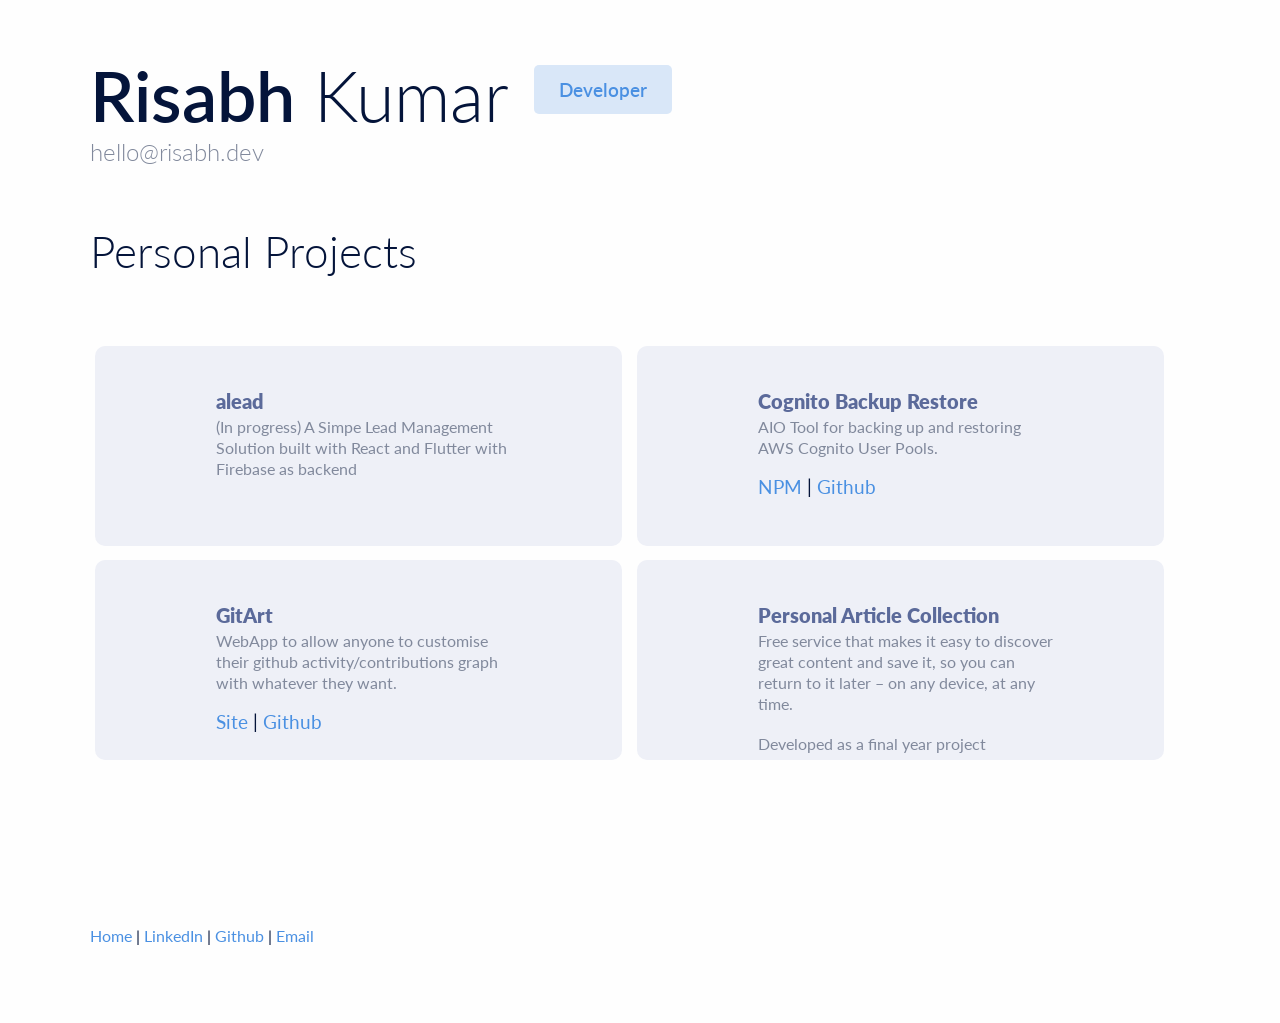
==== projects.html @ ecf51706 "Added a projects page" ====
<!DOCTYPE html>
<html>

<head>
    <title>Personal Projects - Risabh Kumar</title>
    <link rel="stylesheet" type="text/css" href="styles.css">
    <meta name="viewport" content="width=device-width, initial-scale=1.0">
    <meta name="title" content="Projects">
    <meta name="description" content="Projects completed and in-progress.">
    <meta name="keywords"
        content="risabh, rishabh, kumar, freelance, freelancer, react, javascript, typescript, python, aws, lambda, cognito, firebase, developer, website, development, design, applications, startup, company, guwahati, pune">
    <meta name="robots" content="index, follow">
    <meta name="copyright" content="Risabh Kumar">
    <meta name="language" content="EN">
    <meta name="author" content="Risabh Kumar">
    <meta name="distribution" content="global">
    <meta name="rating" content="general">
</head>

<body>

    <div class="container">
        <div class="hero">
            <h1 class="name"><strong>Risabh</strong> Kumar</h1>
            <span class="job-title">Developer</span>
            <a href="mailto:hello@risabh.dev" class="email">hello@risabh.dev</a>

            <h2 class="lead">
                Personal Projects
            </h2>
        </div>
    </div>

    <!-- Achievements -->
    <div class="container">
        <div class="card" style="padding-top: 30px;">
            <div class="skill-meta">
                <h3>alead</h3>
                <span>(In progress) A Simpe Lead Management Solution built with React and Flutter with Firebase as backend</span>
            </div>
        </div>
        
        <div class="card" style="padding-top: 30px;">
            <div class="skill-meta">
                <h3>Cognito Backup Restore</h3>
                <span>AIO Tool for backing up and restoring AWS Cognito User Pools.</span>
                <br><br>
                <a href="https://www.npmjs.com/package/cognito-backup-restore" target="__blank">NPM</a> |
                <a href="https://github.com/rahulpsd18/cognito-backup-restore" target="__blank">Github</a>
            </div>
        </div>
        
        <div class="card" style="padding-top: 30px;">
            <div class="skill-meta">
                <h3>GitArt</h3>
                <span>WebApp to allow anyone to customise their github activity/contributions graph with whatever they want.</span>
                <br><br>
                <a href="https://gitart.risabh.dev" target="__blank">Site</a> |
                <a href="https://github.com/rahulpsd18/GitArt" target="__blank">Github</a>
            </div>
        </div>

        <div class="card" style="padding-top: 30px;">
            <div class="skill-meta">
                <h3>Personal Article Collection</h3>
                <span>Free service that makes it easy to discover great content and save it, so you can return to it later – on any device, at any time.</span>
                <br><br>
                <span>Developed as a final year project</span>
            </div>
        </div>
    </div>

    <br><br>

    <footer class="container">
        <span style="font-size: 16px;">
            <a href="https://risabh.dev">Home</a> |
            <a href="https://www.linkedin.com/in/rahulpsd18" target="__blank">LinkedIn</a> |
            <a href="https://github.com/rahulpsd18" target="__blank">Github</a> |
            <a href="mailto:hello@risabh.dev">Email</a>
        </span>
    </footer>

    <br>

</body>

</html>
---- styles.css ----
/*Load google font*/
@import url('https://fonts.googleapis.com/css?family=Lato:300,400,700');

/* Reset Styles */
html, body, div, span, applet, object, iframe,
h1, h2, h3, h4, h5, h6, p, blockquote, pre,
a, abbr, acronym, address, big, cite, code,
del, dfn, em, img, ins, kbd, q, s, samp,
small, strike, strong, sub, sup, tt, var,
b, u, i, center,
dl, dt, dd, ol, ul, li,
fieldset, form, label, legend,
table, caption, tbody, tfoot, thead, tr, th, td,
article, aside, canvas, details, embed, 
figure, figcaption, footer, header, hgroup, 
menu, nav, output, ruby, section, summary,
time, mark, audio, video {
	margin: 0;
	padding: 0;
	border: 0;
	font-size: 100%;
	font: inherit;
	vertical-align: baseline;
}

/* HTML5 display-role reset for older browsers */
article, aside, details, figcaption, figure, 
footer, header, hgroup, menu, nav, section {
	display: block;
}

a {
	text-decoration: none;
	text-transform: none;
	color: #4A90E2;
}

body {
	line-height: 1;
	font-family: lato, ubuntu,-apple-system,BlinkMacSystemFont,Segoe UI,Roboto,Oxygen,Ubuntu,Cantarell,Open Sans,Helvetica Neue,sans-serif;
	text-rendering : optimizeLegibility;
	-webkit-font-smoothing : antialiased;
	font-size: 19px;
	background-color: #FEFEFE;
	color: #04143A;
}

ol, ul {
	list-style: none;
}

blockquote, q {
	quotes: none;
}

blockquote:before, blockquote:after,
q:before, q:after {
	content: '';
	content: none;
}

table {
	border-collapse: collapse;
	border-spacing: 0;
}

p {
	color: #15171a;
	font-size: 17;
	line-height: 31px;
}

strong {
	font-weight: 600;
}

div, footer {
	box-sizing: border-box;
}
/* Reset ends */

/*Hero section*/
.container {
	max-width: 1100px;
	height: auto;
	margin: 60px auto;
}

.hero {
	margin: 50px auto; 
	position: relative;
}

h1.name {
	font-size: 70px;
	font-weight: 300;
	display: inline-block;
}

.job-title {
	vertical-align: top;
	background-color: #D9E7F8;
	color: #4A90E2;
	font-weight: 600;
	margin-top: 5px;
	margin-left: 20px;
	border-radius: 5px;
	display: inline-block;
	padding: 15px 25px;
}

.email {
	display: block;
	font-size: 24px;
	font-weight: 300;
	color: #81899C;
	margin-top: 10px;
}

.lead {
	font-size: 44px;
	font-weight: 300;
	margin-top: 60px;
	line-height: 55px;
}
/*hero ends*/

/*skills & intrests*/
.sections {
	vertical-align: top;
	display: inline-block;
	width: 49.7%;
	height: 50px;
}

.section-title {
	font-size: 20px;
	font-weight: 600;
	margin-bottom: 15px;
}

.list-card {
	margin: 30px 0;
}

.list-card .exp , .list-card div{
	display: inline-block;
	vertical-align: top;
}

.list-card .exp {
	margin-right: 15px;
	color: #4A90E2;
	font-weight: 600;
	width: 100px;
}

.list-card div {
	width: 70%;
}

.list-card h3 {
	font-size: 20px;
	font-weight: 600;
	color: #5B6A9A;
	line-height: 26px;
	margin-bottom: 8px;
}

.list-card div span {
	font-size: 16px;
	color: #81899C;
	line-height: 22px;
}
/*skill and intrests ends*/

/* Achievements */
.cards {
	max-width: 1120px;
	display: block;
	margin-top: 280px;
}

.card {
	width: 47.9%;
	height: 200px;
	background-color: #EEF0F7;
	display: inline-block;
	margin: 7px 5px;
	vertical-align: top;
	border-radius: 10px;
	text-align: center;
	padding-top: 50px
}

.card-active , .card:hover{
	transform: scale(1.02);
	transition: 0.5s;
	background-color: #fff;
	box-shadow: 0px 5px 50px -8px #ddd;
	cursor: pointer;
}

.skill-level {
	display: inline-block;
	max-width: 160px;
}

.skill-level span {
	font-size: 35px;
	font-weight: 300;
	color: #5B6A9A;
	vertical-align: top;
}

.skill-level h2 {
	font-size: 95px;
	font-weight: 300;
	display: inline-block;
	vertical-align: top;
	color: #5B6A9A;
	letter-spacing: -5px;
}

.skill-meta {
	vertical-align: top;
	display: inline-block;
	max-width: 300px;
	text-align: left;
	margin-top: 15px;
	margin-left: 15px;
}

.skill-meta h3 {
	font-size: 20px;
	font-weight: 800;
	color: #5B6A9A;
	margin-bottom: 5px;
}

.skill-meta span{
	color: #81899C;
	line-height: 20px;
	font-size: 16px;
}
/* Achievements ends */

/* Timeline styles*/
ol {
	position: relative;
	display: block;
	margin: 100px 0;
	height: 2px;
	background: #EEF0F7;
}

ol::before,
ol::after {
	content: "";
	position: absolute;
	top: -10px;
	display: block;
	width: 0;
	height: 0;
  	border-radius: 10px;
	border: 0px solid #31708F;
}

ol::before {
	left: -5px;
}

ol::after {
	right: -10px;
	border: 0px solid transparent;
	border-right: 0;
	border-left: 20px solid #31708F;
  	border-radius: 3px;
}

/* ---- Timeline elements ---- */
li {
	position: relative;
	display: inline-block;
	float: left;
	width: 25%;
  	height: 50px;
}

li .line {
  position: absolute;
  top: -47px;
  left: 1%;
  font-size: 20px;
  font-weight: 600;
  color: #04143A;
}

li .point {
	content: "";
	top: -7px;
	left: 0%;
	display: block;
	width: 8px;
	height: 8px;
	border: 4px solid #fff;
	border-radius: 10px;
	background: #4A90E2;
  position: absolute;
}

li .description {
  display: none;
  padding: 10px 0;
  margin-top: 20px;
  position: relative;
  font-weight: normal;
  z-index: 1;
  max-width: 95%;
  font-size: 18px;
  font-weight: 600;
  line-height: 25px;
  color: #5B6A9A;
}

.description::before {
  content: '';
  width: 0; 
  height: 0; 
  border-left: 5px solid transparent;
  border-right: 5px solid transparent;
  border-bottom: 5px solid #f4f4f4;
  position: absolute;
  top: -5px;
  left: 43%;
}

.timeline .date{
	font-size: 14px;
	color: #81899C;
	font-weight: 300;
}

/* ---- Hover effects ---- */
li:hover {
  color: #48A4D2;
}

li .description {
  display: block;
}
/*timeline ends*/

/* Media queries*/
@media(max-width: 1024px){
	.container {
		padding: 15px;
		margin: 0px auto;
	}
	.cards {
		margin-top: 250px;
	}
}

@media(max-width: 768px){
	.container {
		padding: 15px;
		margin: 0px auto;
	}

	.cards {
		margin-top: 320px;
	}

	.card {
		padding: 15px;
		text-align: left;
	}

	.card h2 {
		font-size: 70px;
	}

	.card , .sections {
		width: 100%;
		height: auto;
		margin: 10px 0;
		float: left;
	}

	.timeline{
		border: none;
		background-color: rgba(0,0,0,0);
	}

	.timeline li{
		margin-top: 70px;
		height: 150px;
	}
}

@media(max-width: 425px) {
	h1.name {
		font-size: 40px;
	}

	.card, .sections {
		width: 100%;
		height: auto;
		margin: 10px 0;
		float: left;
	}

	.timeline{
		display: none;
	}

	.job-title {
		position: absolute;
		font-size: 15px;
		top: -40px;
		right: 20px;
		padding: 10px
	}

	.lead {
		margin-top: 15px;
		font-size: 20px;
		line-height: 28px;
	}

	.container {
		margin: 0px;
		padding: 0 15px;
	}

	footer {
		margin-top: 2050px;
	}
}
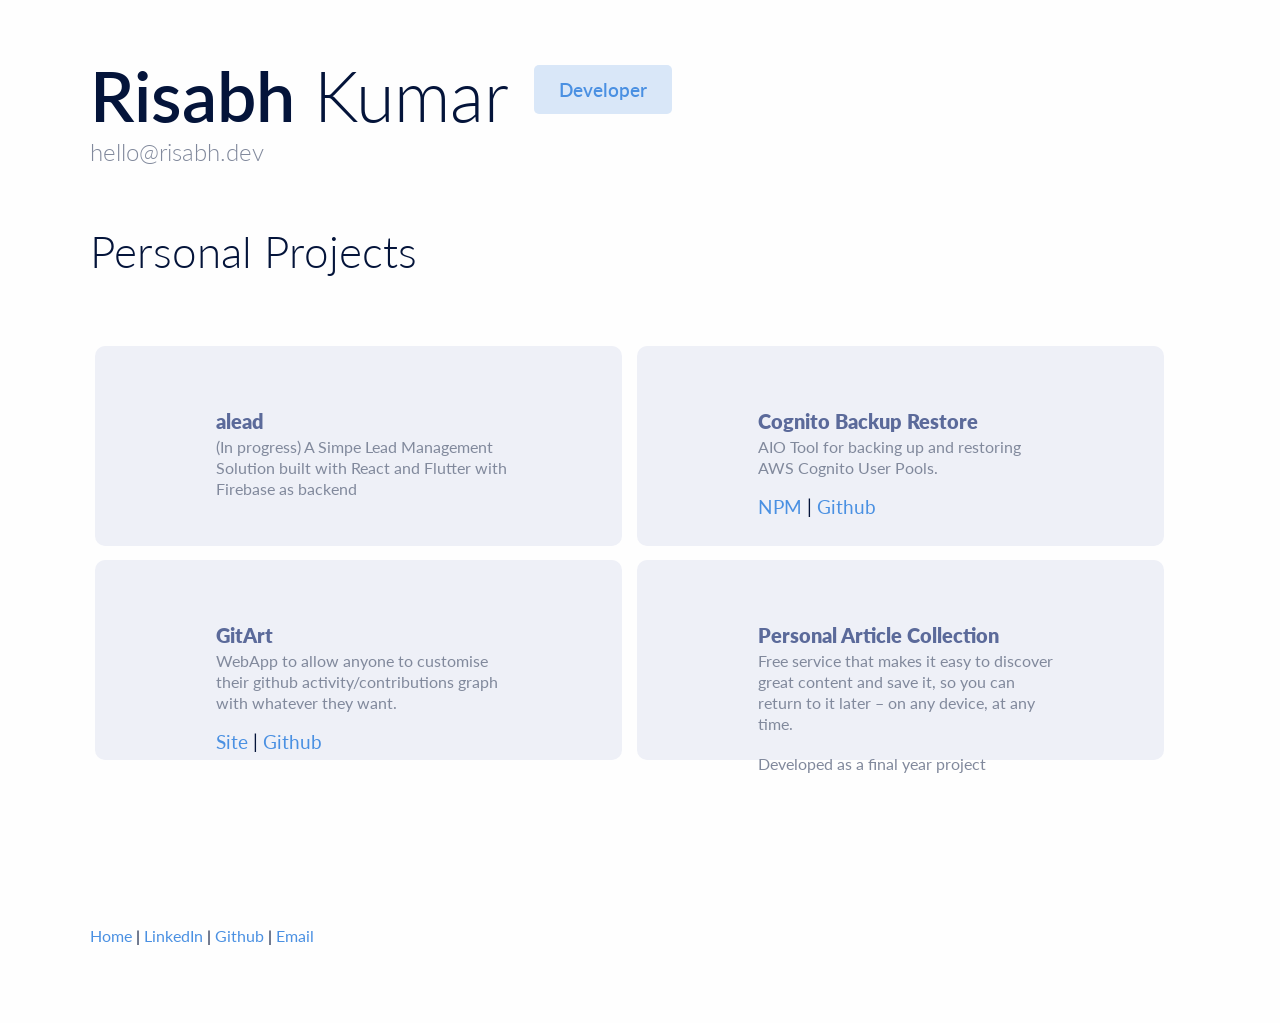
==== commit 2ba71605: "Validate HTML with W3C * Added favicon * Removed inline styles" ====
--- a/projects.html
+++ b/projects.html
@@ -1,20 +1,22 @@
 <!DOCTYPE html>
-<html>
+<html lang="en">
 
 <head>
     <title>Personal Projects - Risabh Kumar</title>
     <link rel="stylesheet" type="text/css" href="styles.css">
     <meta name="viewport" content="width=device-width, initial-scale=1.0">
     <meta name="title" content="Projects">
-    <meta name="description" content="Projects completed and in-progress.">
+    <meta name="description" content="In-Progress and completed personal projects.">
     <meta name="keywords"
-        content="risabh, rishabh, kumar, freelance, freelancer, react, javascript, typescript, python, aws, lambda, cognito, firebase, developer, website, development, design, applications, startup, company, guwahati, pune">
-    <meta name="robots" content="index, follow">
+		content="risabh, rishabh, kumar, risabh kumar, rishabh kumar, freelance, freelancer, react, javascript, typescript, python, aws, lambda, cognito, firebase, developer, website, development, design, applications, startup, company, guwahati, pune">
+	<meta name="robots" content="index, follow">
     <meta name="copyright" content="Risabh Kumar">
     <meta name="language" content="EN">
     <meta name="author" content="Risabh Kumar">
     <meta name="distribution" content="global">
     <meta name="rating" content="general">
+	<link rel="icon" href="favicon.ico" />
+	<link rel="shortcut icon" href="favicon.ico" />
 </head>
 
 <body>
@@ -33,34 +35,34 @@
 
     <!-- Achievements -->
     <div class="container">
-        <div class="card" style="padding-top: 30px;">
+        <div class="card pt-30">
             <div class="skill-meta">
                 <h3>alead</h3>
                 <span>(In progress) A Simpe Lead Management Solution built with React and Flutter with Firebase as backend</span>
             </div>
         </div>
-        
-        <div class="card" style="padding-top: 30px;">
+
+        <div class="card pt-30">
             <div class="skill-meta">
                 <h3>Cognito Backup Restore</h3>
                 <span>AIO Tool for backing up and restoring AWS Cognito User Pools.</span>
                 <br><br>
-                <a href="https://www.npmjs.com/package/cognito-backup-restore" target="__blank">NPM</a> |
-                <a href="https://github.com/rahulpsd18/cognito-backup-restore" target="__blank">Github</a>
+                <a href="https://www.npmjs.com/package/cognito-backup-restore" target="_blank">NPM</a> |
+                <a href="https://github.com/rahulpsd18/cognito-backup-restore" target="_blank">Github</a>
             </div>
         </div>
-        
-        <div class="card" style="padding-top: 30px;">
+
+        <div class="card pt-30">
             <div class="skill-meta">
                 <h3>GitArt</h3>
                 <span>WebApp to allow anyone to customise their github activity/contributions graph with whatever they want.</span>
                 <br><br>
-                <a href="https://gitart.risabh.dev" target="__blank">Site</a> |
-                <a href="https://github.com/rahulpsd18/GitArt" target="__blank">Github</a>
+                <a href="https://gitart.risabh.dev" target="_blank">Site</a> |
+                <a href="https://github.com/rahulpsd18/GitArt" target="_blank">Github</a>
             </div>
         </div>
 
-        <div class="card" style="padding-top: 30px;">
+        <div class="card pt-30">
             <div class="skill-meta">
                 <h3>Personal Article Collection</h3>
                 <span>Free service that makes it easy to discover great content and save it, so you can return to it later – on any device, at any time.</span>
@@ -75,8 +77,8 @@
     <footer class="container">
         <span style="font-size: 16px;">
             <a href="https://risabh.dev">Home</a> |
-            <a href="https://www.linkedin.com/in/rahulpsd18" target="__blank">LinkedIn</a> |
-            <a href="https://github.com/rahulpsd18" target="__blank">Github</a> |
+            <a href="https://www.linkedin.com/in/rahulpsd18" target="_blank">LinkedIn</a> |
+            <a href="https://github.com/rahulpsd18" target="_blank">Github</a> |
             <a href="mailto:hello@risabh.dev">Email</a>
         </span>
     </footer>
--- a/styles.css
+++ b/styles.css
@@ -11,8 +11,8 @@
 dl, dt, dd, ol, ul, li,
 fieldset, form, label, legend,
 table, caption, tbody, tfoot, thead, tr, th, td,
-article, aside, canvas, details, embed, 
-figure, figcaption, footer, header, hgroup, 
+article, aside, canvas, details, embed,
+figure, figcaption, footer, header, hgroup,
 menu, nav, output, ruby, section, summary,
 time, mark, audio, video {
 	margin: 0;
@@ -23,8 +23,13 @@
 	vertical-align: baseline;
 }
 
+/* Resusable classes */
+.pt-30 {
+	padding-top: 30px;
+}
+
 /* HTML5 display-role reset for older browsers */
-article, aside, details, figcaption, figure, 
+article, aside, details, figcaption, figure,
 footer, header, hgroup, menu, nav, section {
 	display: block;
 }
@@ -87,7 +92,7 @@
 }
 
 .hero {
-	margin: 50px auto; 
+	margin: 50px auto;
 	position: relative;
 }
 
@@ -325,8 +330,8 @@
 
 .description::before {
   content: '';
-  width: 0; 
-  height: 0; 
+  width: 0;
+  height: 0;
   border-left: 5px solid transparent;
   border-right: 5px solid transparent;
   border-bottom: 5px solid #f4f4f4;
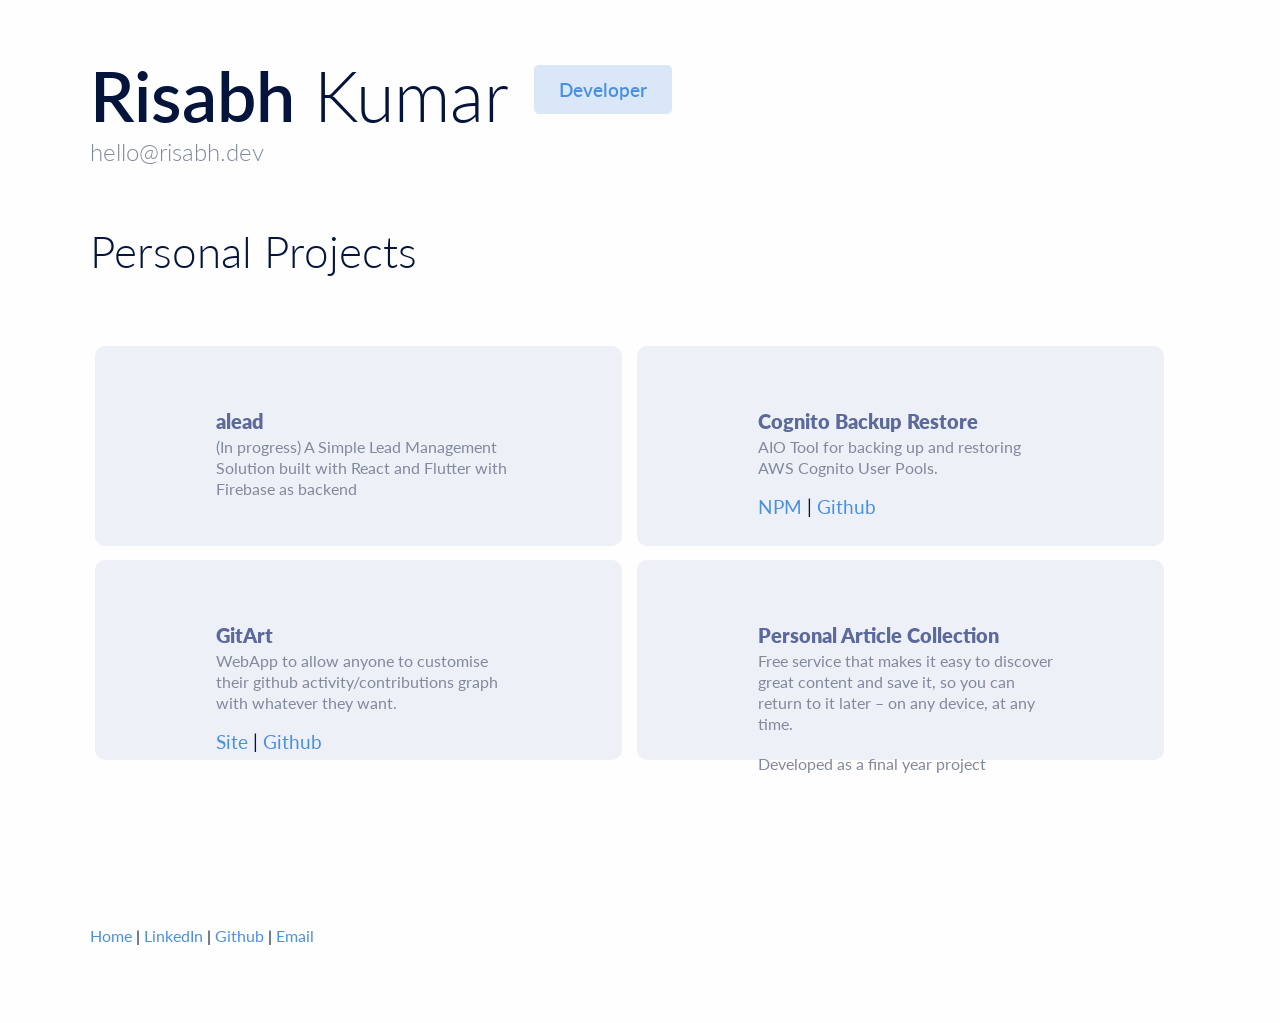
==== commit 72730d92: "Minor Spell fix + Updates" ====
--- a/projects.html
+++ b/projects.html
@@ -38,7 +38,7 @@
         <div class="card pt-30">
             <div class="skill-meta">
                 <h3>alead</h3>
-                <span>(In progress) A Simpe Lead Management Solution built with React and Flutter with Firebase as backend</span>
+                <span>(In progress) A Simple Lead Management Solution built with React and Flutter with Firebase as backend</span>
             </div>
         </div>
 
--- a/styles.css
+++ b/styles.css
@@ -288,7 +288,7 @@
 	position: relative;
 	display: inline-block;
 	float: left;
-	width: 25%;
+	width: 20%;
   	height: 50px;
 }
 
